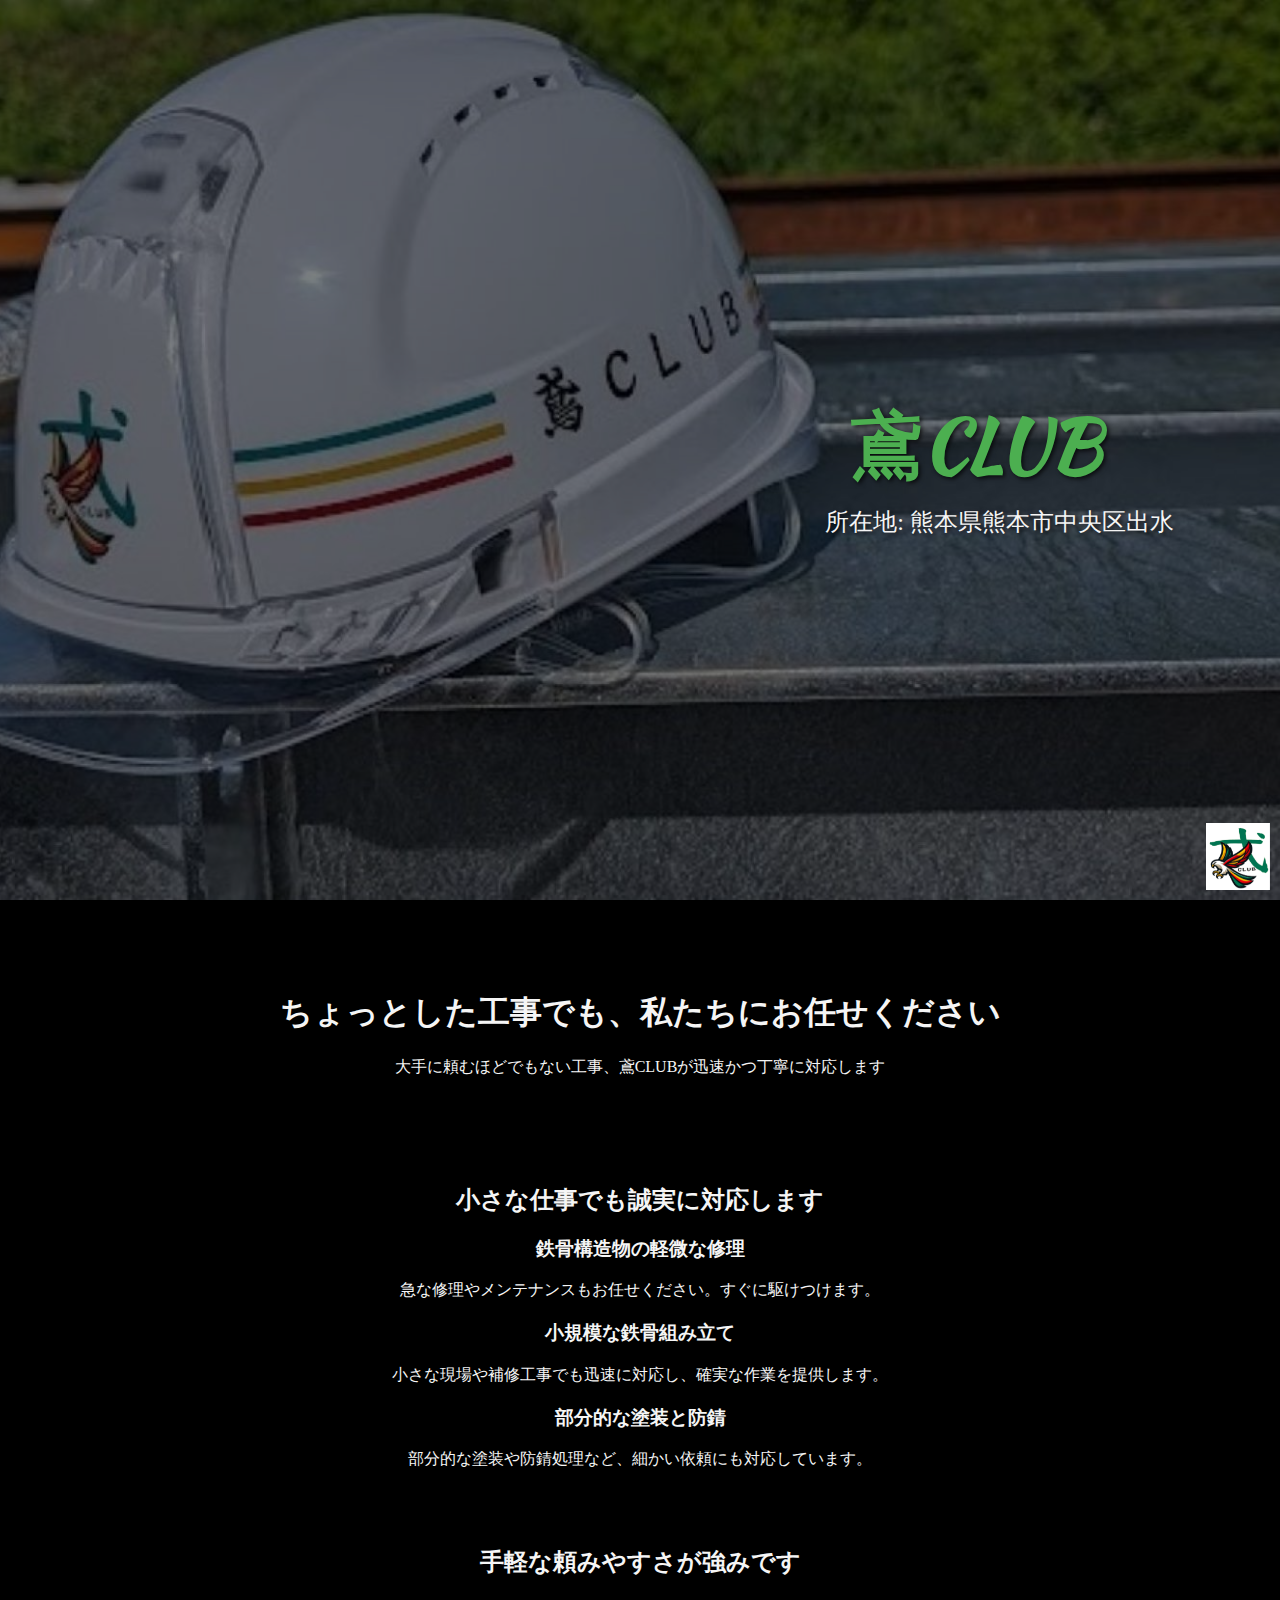
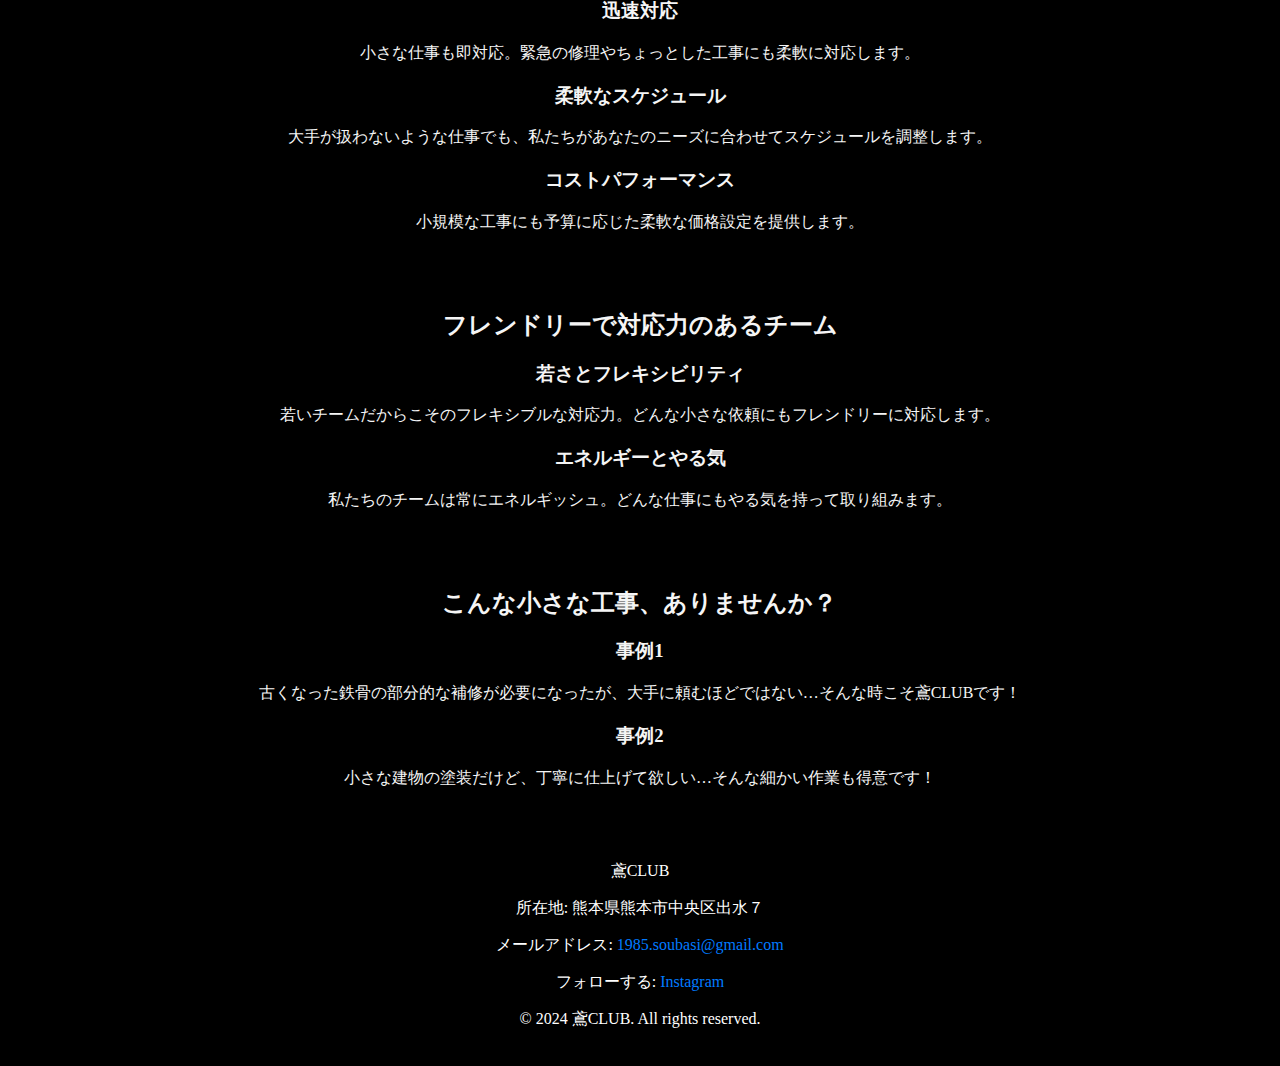
==== index.html @ 13bc8271 "Update index.html and styles.css for mobile responsiveness" ====
<!DOCTYPE html>
<html lang="ja">
<head>
    <meta charset="UTF-8">
    <meta name="viewport" content="width=device-width, initial-scale=1.0">
    <title>鳶CLUB - 営業ランディングページ</title>
    <link rel="stylesheet" href="styles.css">
    <link href="https://fonts.googleapis.com/css2?family=Kaushan+Script&display=swap" rel="stylesheet">
</head>
<meta name="viewport" content="width=device-width, initial-scale=1.0">

<body>
    <!-- ヘッダー -->
    <header>
        <div class="logo">
            <img src="images/タイトルなし - コピー122.png" alt="鳶CLUBロゴ">
        </div>
        <div class="contact-info">
            <p class="large-text">鳶CLUB</p>
            <p>所在地: 熊本県熊本市中央区出水</p>
        </div>
    </header>

    <!-- メインビジュアル -->
    <section class="main-visual">
        <h1>ちょっとした工事でも、私たちにお任せください</h1>
        <p>大手に頼むほどでもない工事、鳶CLUBが迅速かつ丁寧に対応します</p>
    </section>

    <!-- サービスセクション -->
    <section class="services">
        <h2>小さな仕事でも誠実に対応します</h2>
        <div class="service-item">
            <h3>鉄骨構造物の軽微な修理</h3>
            <p>急な修理やメンテナンスもお任せください。すぐに駆けつけます。</p>
        </div>
        <div class="service-item">
            <h3>小規模な鉄骨組み立て</h3>
            <p>小さな現場や補修工事でも迅速に対応し、確実な作業を提供します。</p>
        </div>
        <div class="service-item">
            <h3>部分的な塗装と防錆</h3>
            <p>部分的な塗装や防錆処理など、細かい依頼にも対応しています。</p>
        </div>
    </section>

    <!-- 強みセクション -->
    <section class="strengths">
        <h2>手軽な頼みやすさが強みです</h2>
        <div class="strength-item">
            <h3>迅速対応</h3>
            <p>小さな仕事も即対応。緊急の修理やちょっとした工事にも柔軟に対応します。</p>
        </div>
        <div class="strength-item">
            <h3>柔軟なスケジュール</h3>
            <p>大手が扱わないような仕事でも、私たちがあなたのニーズに合わせてスケジュールを調整します。</p>
        </div>
        <div class="strength-item">
            <h3>コストパフォーマンス</h3>
            <p>小規模な工事にも予算に応じた柔軟な価格設定を提供します。</p>
        </div>
    </section>

    <!-- チーム紹介セクション -->
    <section class="team">
        <h2>フレンドリーで対応力のあるチーム</h2>
        <div class="team-item">
            <h3>若さとフレキシビリティ</h3>
            <p>若いチームだからこそのフレキシブルな対応力。どんな小さな依頼にもフレンドリーに対応します。</p>
        </div>
        <div class="team-item">
            <h3>エネルギーとやる気</h3>
            <p>私たちのチームは常にエネルギッシュ。どんな仕事にもやる気を持って取り組みます。</p>
        </div>
    </section>

    <!-- 依頼例セクション -->
    <section class="examples">
        <h2>こんな小さな工事、ありませんか？</h2>
        <div class="example-item">
            <h3>事例1</h3>
            <p>古くなった鉄骨の部分的な補修が必要になったが、大手に頼むほどではない…そんな時こそ鳶CLUBです！</p>
        </div>
        <div class="example-item">
            <h3>事例2</h3>
            <p>小さな建物の塗装だけど、丁寧に仕上げて欲しい…そんな細かい作業も得意です！</p>
        </div>
    </section>

    <!-- フッター -->
    <footer>
        <p>鳶CLUB</p>
        <p>所在地: 熊本県熊本市中央区出水７</p>
        <p>メールアドレス: <a href="mailto:1985.soubasi@gmail.com">1985.soubasi@gmail.com</a></p>
        <p>フォローする: <a href="https://www.instagram.com/tobi.club" target="_blank">Instagram</a></p>
        <p>© 2024 鳶CLUB. All rights reserved.</p>
    </footer>
</body>
</html>
---- styles.css ----
body {
    position: relative;
    background-image: url('images/PXL_デスクトップ用20240612_2312114733.MP.jpg');
    background-size: cover; /* 背景画像を全体に広げる */
    background-position: center center;
    background-repeat: no-repeat;
    background-attachment: fixed;
    background-color: black;
    margin: 0;
    padding: 0;
    color: #f5f5f5; /* 明るいグレーに設定 */
    min-height: 100vh; /* ビューポートの高さに合わせて最小の高さを設定 */
    display: flex;
    flex-direction: column;
}

body::before {
    content: '';
    position: absolute;
    top: 0;
    left: 0;
    width: 100%;
    height: 100%;
    background: rgba(0, 0, 0, 0.5); /* 半透明の黒いオーバーレイ */
    z-index: -1; /* 背景の下に配置 */
}

header {
    display: flex;
    justify-content: space-between;
    padding: 10px;
    position: relative; /* ヘッダー内の絶対位置設定の基準 */
}

header .logo img {
    width: 5%; /* ロゴの幅設定 */
    height: auto; /* 高さは自動で調整 */
    position: fixed; /* 固定位置 */
    bottom: 10px; /* 画面の下から10px */
    right: 10px; /* 画面の右から10px */
    z-index: 1000; /* 他の要素より前面に表示 */
}

h1, h2, h3, p {
    text-align: center; /* 文字を中央に配置 */
    text-shadow: 2px 2px 4px rgba(0, 0, 0, 0.7); /* 文字に影を付ける */
}

section {
    padding: 20px;
    margin: 0 auto;
    max-width: 800px; /* セクションの最大幅を設定 */
    flex: 1; /* セクションが可変の高さを持つように設定 */
}

.main-visual {
    padding: 50px;
}

footer {
    text-align: center; /* フッターの文字も中央に配置 */
    padding: 20px;
    background-color: rgba(0, 0, 0, 0.7); /* 半透明の黒い背景色 */
    color: white; /* テキストの色を白に設定 */
    position: relative; /* フッターの相対位置設定 */
    margin-top: auto; /* フッターをページの下部に配置 */
    z-index: 10; /* 背景の上に表示 */
}

footer a {
    color: #007BFF; /* リンクの色を青に設定 */
    text-decoration: none; /* リンクの下線を削除 */
}

footer a:hover {
    text-decoration: underline; /* リンクにホバー時の下線を追加 */
}

.contact-info {
    display: flex;
    flex-direction: column; /* 縦に並べる */
    align-items: center; /* 水平方向に中央揃え */
    justify-content: center; /* 垂直方向に中央揃え */
    height: 100vh; /* ビューポートの高さに合わせる */
    text-align: center; /* テキストを中央に配置 */
}

.contact-info .large-text {
    font-size: 4.5em; /* フォントサイズを調整 */
    font-weight: bold; /* 太字に設定 */
    font-family: 'Kaushan Script', cursive; /* 行書体フォントに設定 */
    margin: 0; /* マージンをリセット */
    padding: 10px 0; /* 上下のパディングを設定 */
    color: #4CAF50; /* 緑色に設定 */
    padding-right: 2em; /* 右端の余白を2文字分に設定 */
}

.contact-info p {
    font-size: 1.5em; /* フォントサイズを調整 */
    margin: 0; /* マージンをリセット */
    padding-right: 4em; /* 右端の余白を4文字分に設定 */
}

/* スマホ用のスタイル */
@media only screen and (max-width: 600px) {
    body {
        font-size: 14px; /* 基本フォントサイズを小さくする */
    }
    
    .header .logo img {
        width: 10%; /* ロゴの幅を大きくする */
    }

    .contact-info .large-text {
        font-size: 3em; /* フォントサイズを小さくする */
        padding-right: 1em; /* 右端の余白を小さくする */
    }

    .contact-info p {
        font-size: 1.2em; /* フォントサイズを小さくする */
        padding-right: 2em; /* 右端の余白を小さくする */
    }

    .main-visual {
        padding: 20px; /* パディングを小さくする */
    }

    .services, .strengths, .team, .examples {
        padding: 10px; /* パディングを小さくする */
    }

    .service-item, .strength-item, .team-item, .example-item {
        margin-bottom: 20px; /* アイテムの間隔を小さくする */
    }

    footer {
        font-size: 0.9em; /* フッターのフォントサイズを小さくする */
    }

    footer p {
        margin-bottom: 5px; /* フッター内のパラグラフ間のスペースを小さくする */
    }
}

/* タブレット用のスタイル（600px以上、900px以下） */
@media only screen and (min-width: 601px) and (max-width: 900px) {
    body {
        font-size: 16px; /* 基本フォントサイズを調整 */
    }

    .header .logo img {
        width: 7%; /* ロゴの幅を調整 */
    }

    .contact-info .large-text {
        font-size: 4em; /* フォントサイズを調整 */
        padding-right: 1.5em; /* 右端の余白を調整 */
    }

    .contact-info p {
        font-size: 1.3em; /* フォントサイズを調整 */
        padding-right: 3em; /* 右端の余白を調整 */
    }

    .main-visual {
        padding: 30px; /* パディングを調整 */
    }

    .services, .strengths, .team, .examples {
        padding: 15px; /* パディングを調整 */
    }

    .service-item, .strength-item, .team-item, .example-item {
        margin-bottom: 25px; /* アイテムの間隔を調整 */
    }

    footer {
        font-size: 1em; /* フッターのフォントサイズを調整 */
    }
}
/* スマホ用のスタイル */
@media only screen and (max-width: 600px) {
    .logo img {
        width: 30%; /* ロゴの幅を調整 */
        bottom: 5px; /* 画面の下からの距離を調整 */
        right: 5px; /* 画面の右からの距離を調整 */
    }

    .contact-info {
        font-size: 1em; /* フォントサイズを調整 */
    }

    .contact-info .large-text {
        font-size: 2.5em; /* フォントサイズを調整 */
    }

    .main-visual h1 {
        font-size: 1.5em; /* 見出しのフォントサイズを調整 */
    }

    .services, .strengths, .team, .examples {
        padding: 10px; /* セクションのパディングを調整 */
        max-width: 100%; /* 最大幅を100%に設定 */
    }

    .service-item, .strength-item, .team-item, .example-item {
        margin: 10px 0; /* アイテム間のマージンを調整 */
    }
}
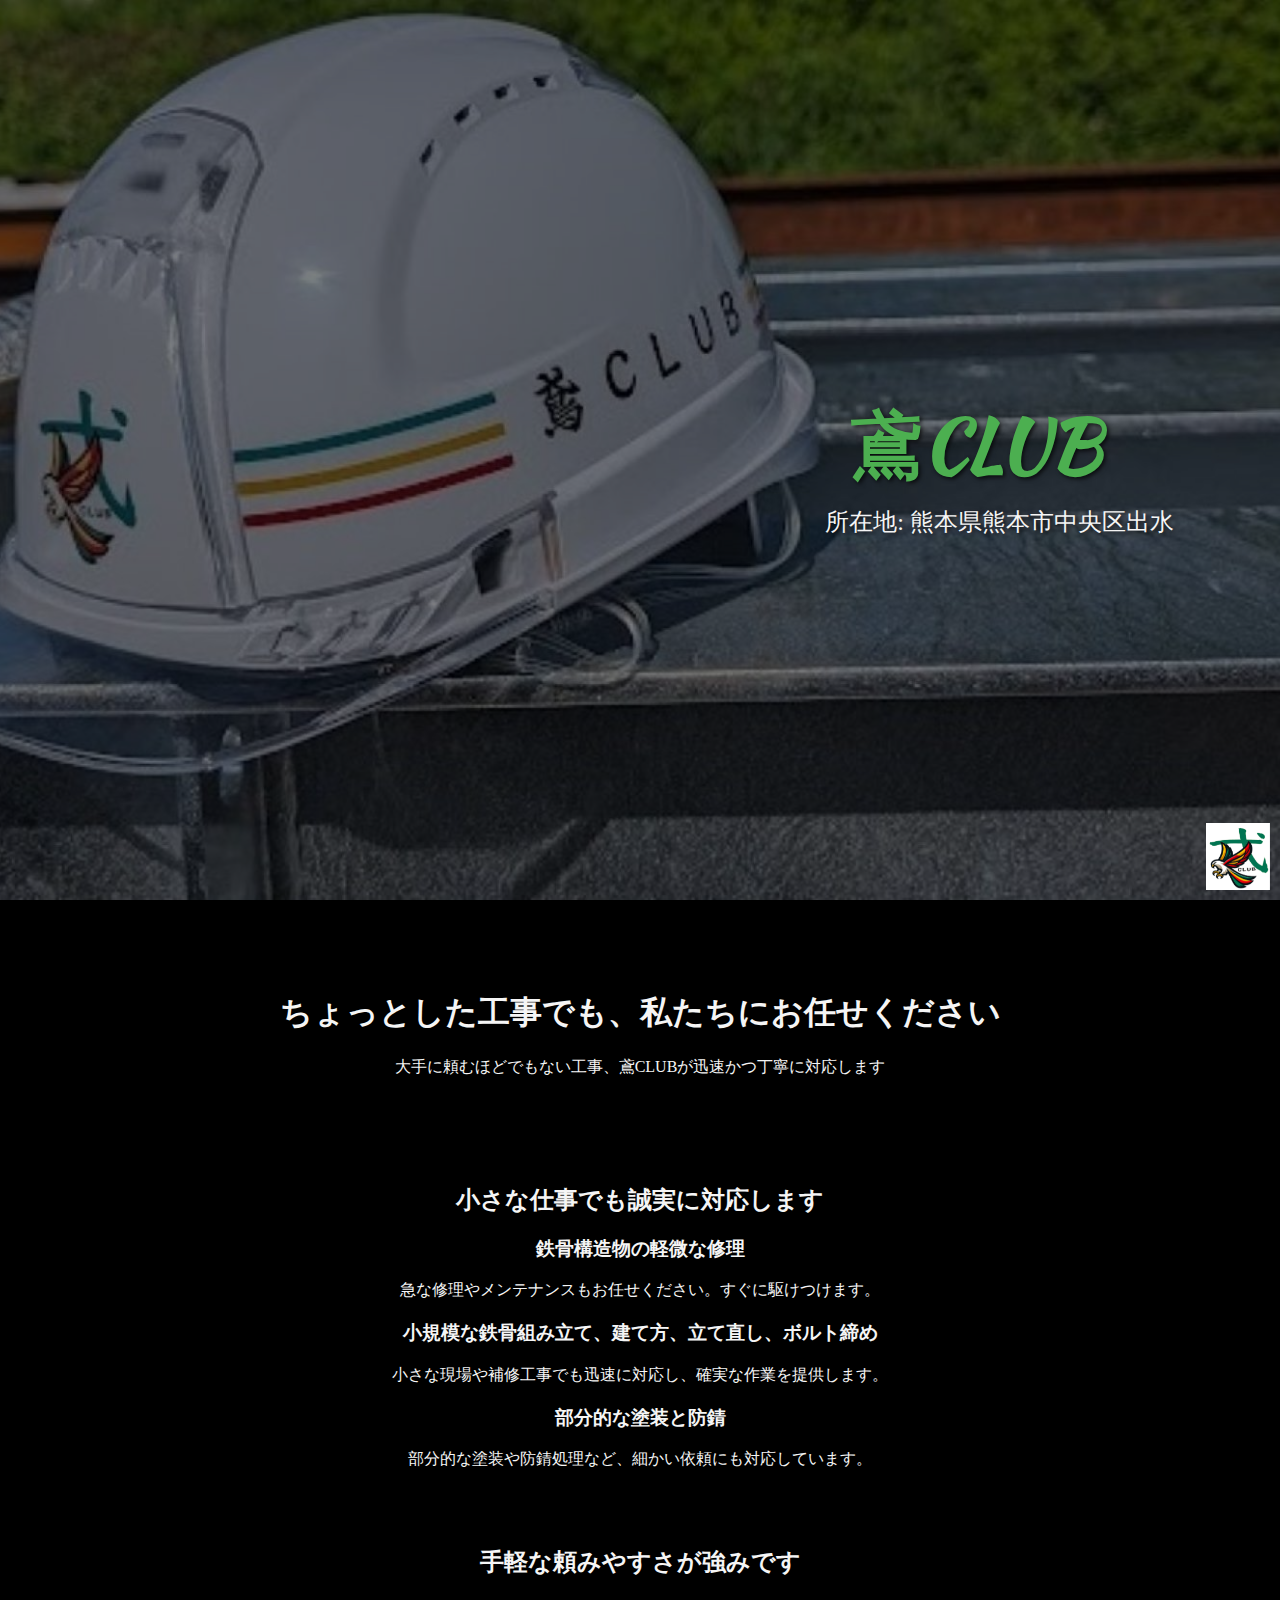
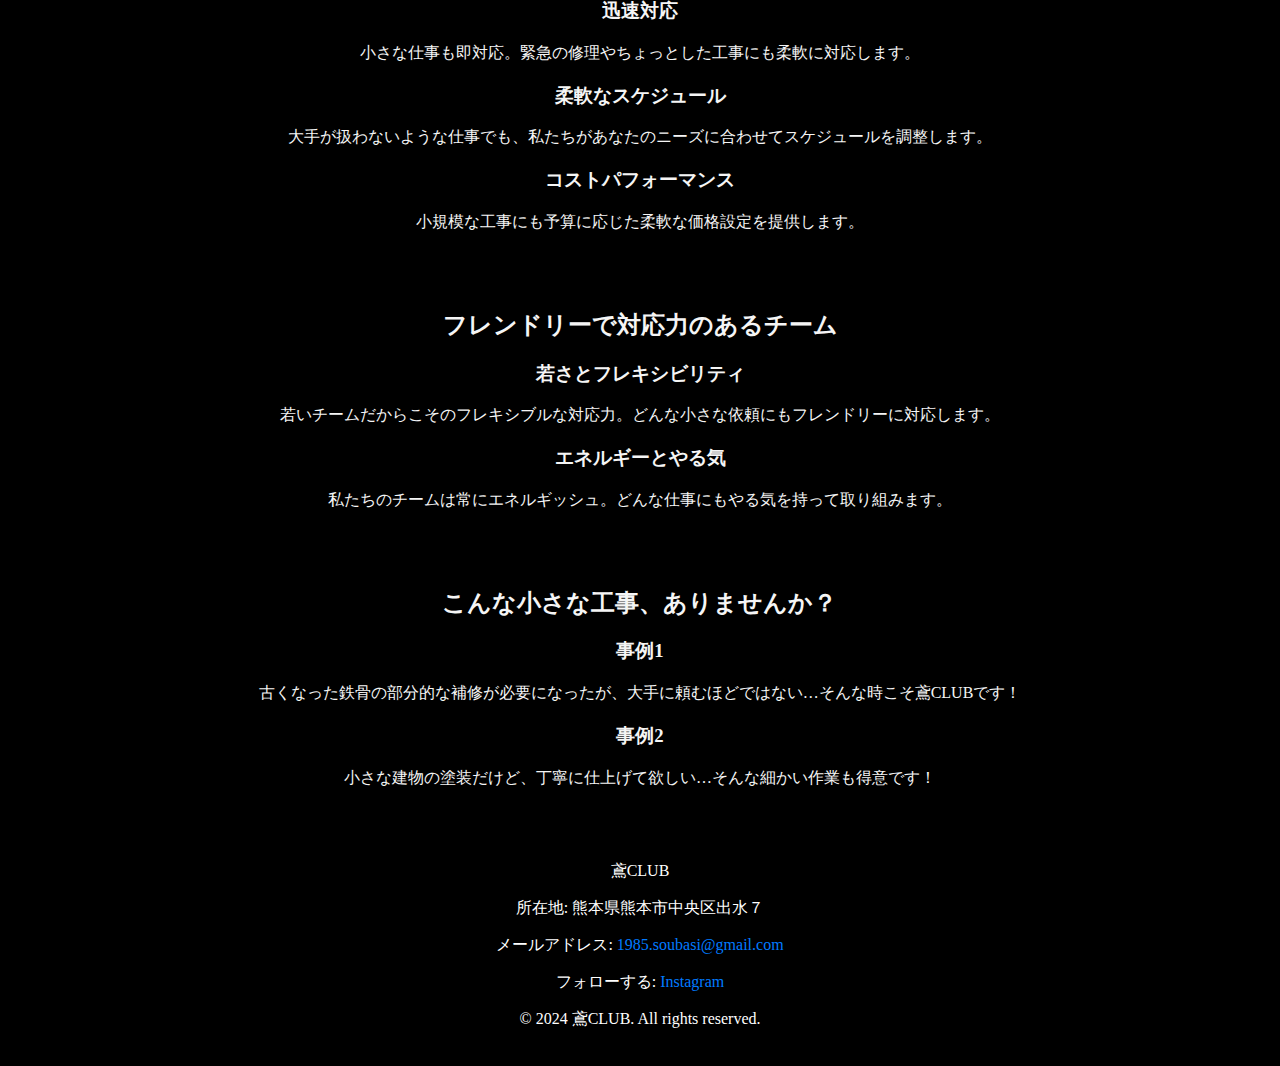
==== commit 9b14451a: "スマホ用のスタイルを追加" ====
--- a/index.html
+++ b/index.html
@@ -7,8 +7,6 @@
     <link rel="stylesheet" href="styles.css">
     <link href="https://fonts.googleapis.com/css2?family=Kaushan+Script&display=swap" rel="stylesheet">
 </head>
-<meta name="viewport" content="width=device-width, initial-scale=1.0">
-
 <body>
     <!-- ヘッダー -->
     <header>
@@ -35,7 +33,7 @@
             <p>急な修理やメンテナンスもお任せください。すぐに駆けつけます。</p>
         </div>
         <div class="service-item">
-            <h3>小規模な鉄骨組み立て</h3>
+            <h3>小規模な鉄骨組み立て、建て方、立て直し、ボルト締め</h3>
             <p>小さな現場や補修工事でも迅速に対応し、確実な作業を提供します。</p>
         </div>
         <div class="service-item">
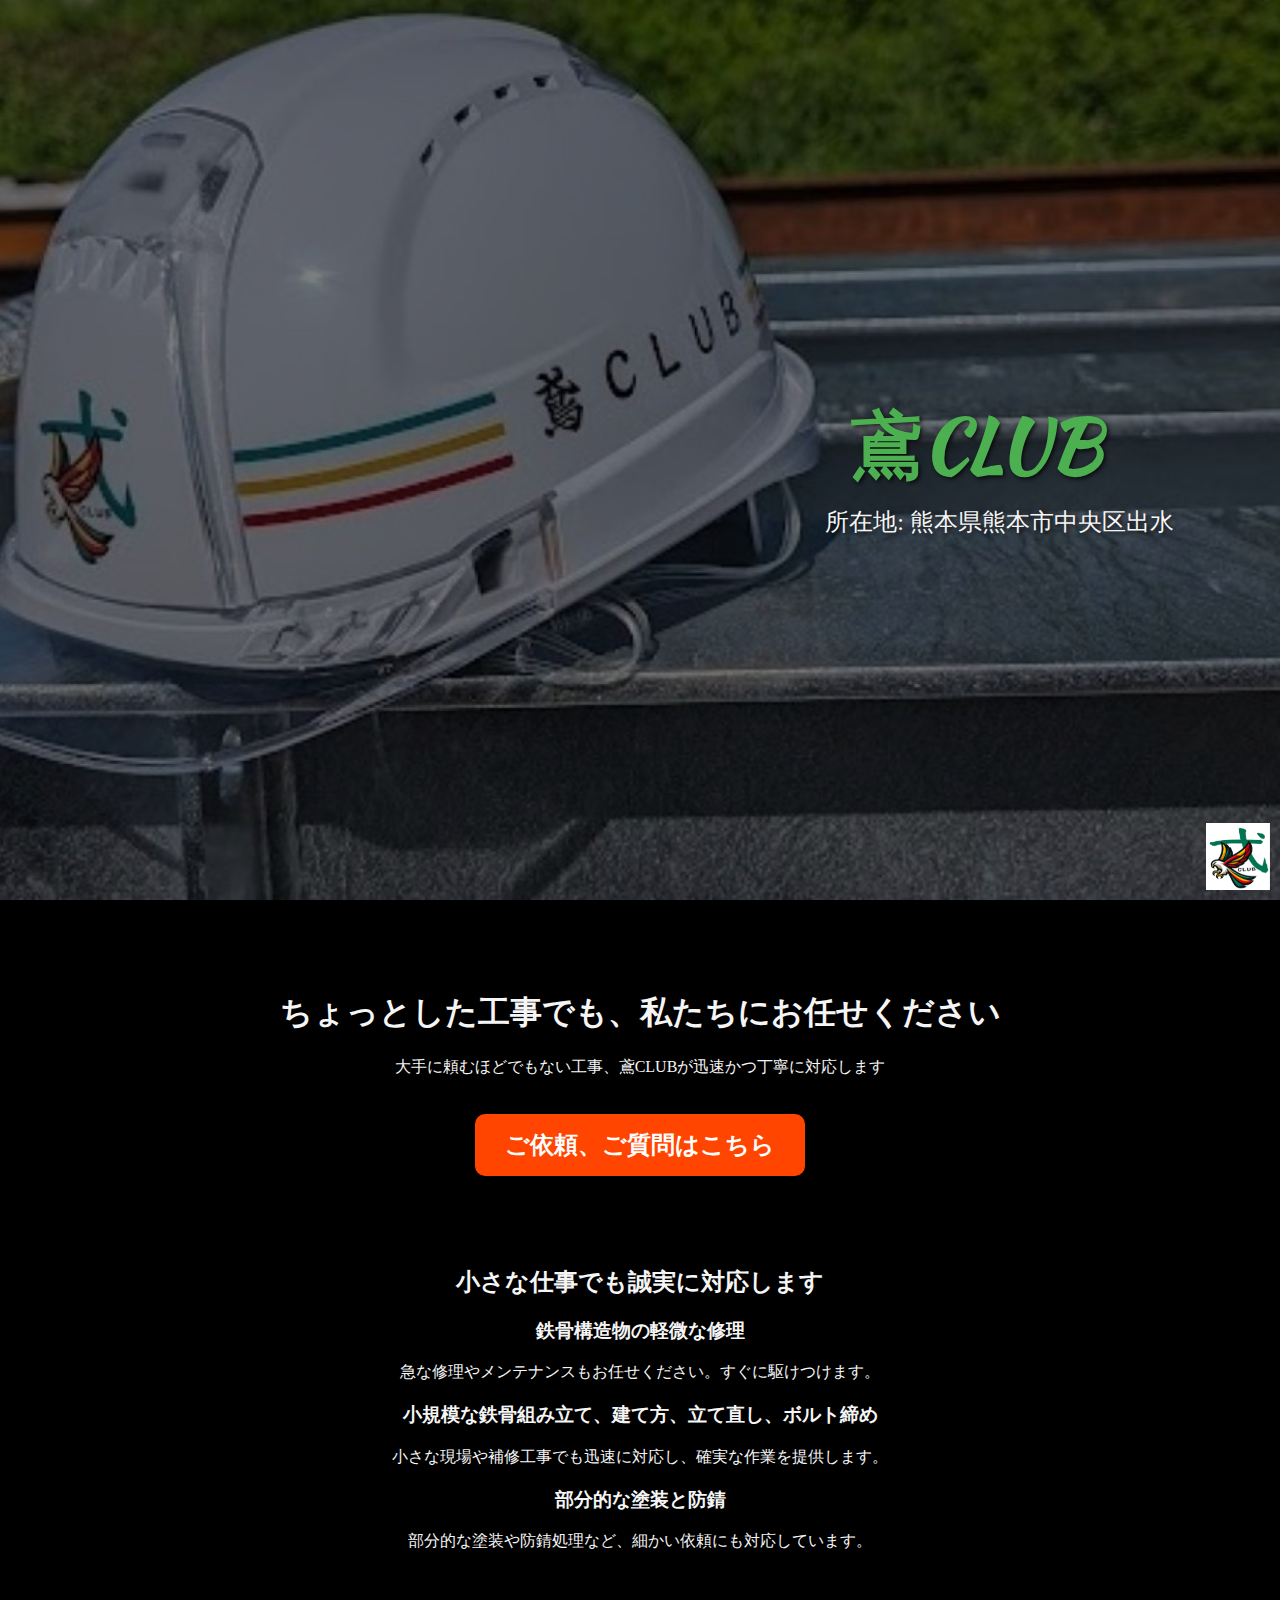
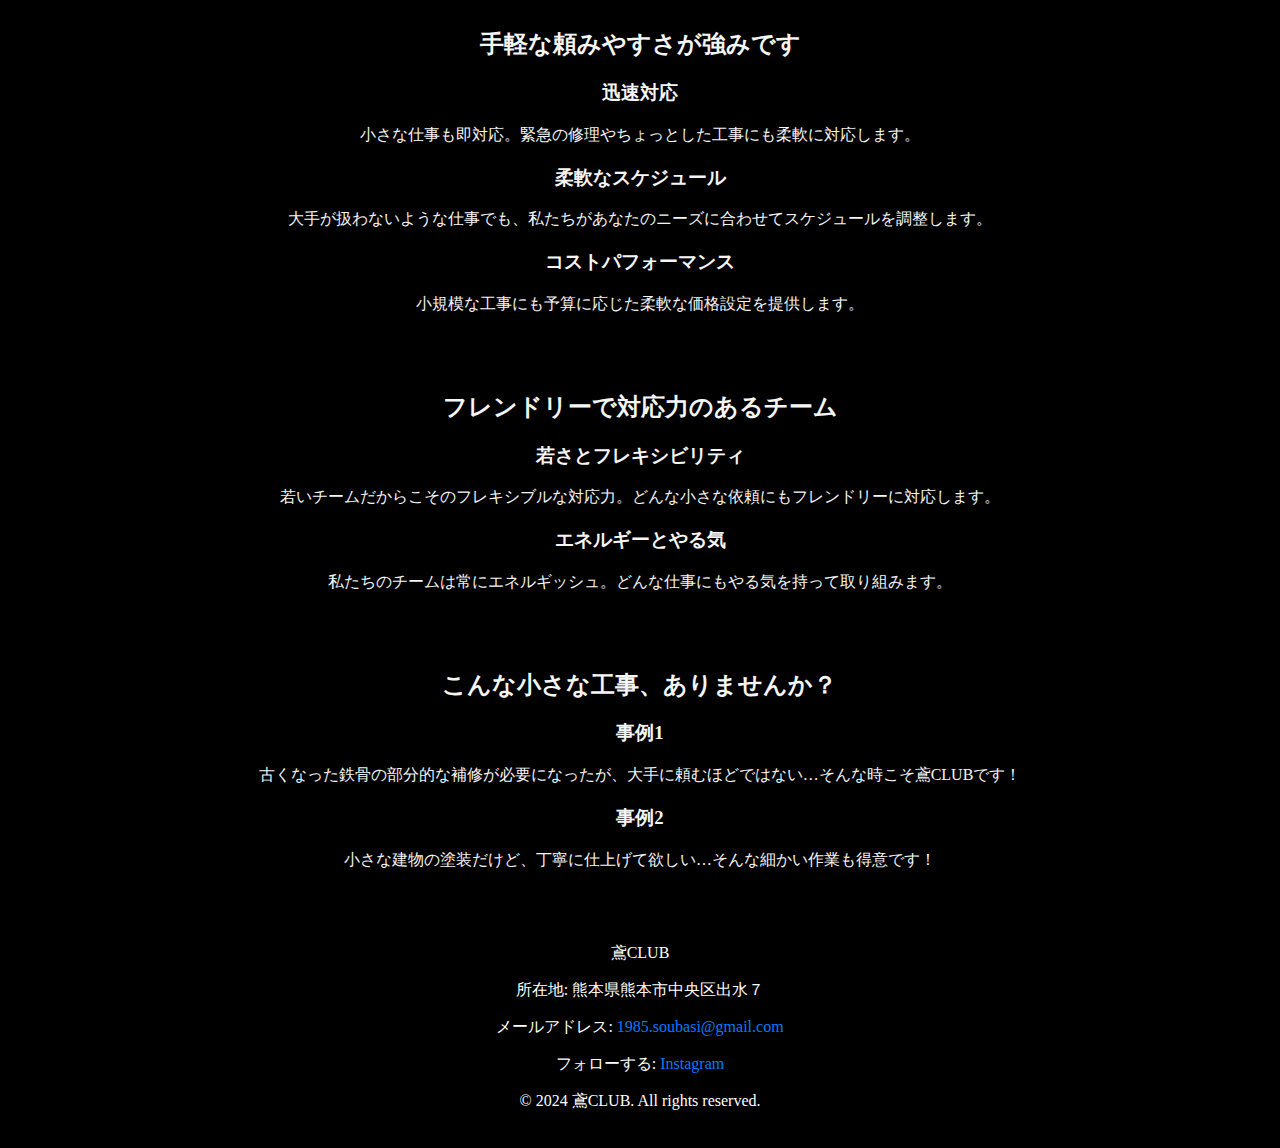
==== commit a7c26752: "コミットメッセージ" ====
--- a/index.html
+++ b/index.html
@@ -6,6 +6,17 @@
     <title>鳶CLUB - 営業ランディングページ</title>
     <link rel="stylesheet" href="styles.css">
     <link href="https://fonts.googleapis.com/css2?family=Kaushan+Script&display=swap" rel="stylesheet">
+
+    <!-- Google tag (gtag.js) -->
+    <script async src="https://www.googletagmanager.com/gtag/js?id=G-WQD7LVVKZR"></script>
+    <script>
+      window.dataLayer = window.dataLayer || [];
+      function gtag(){dataLayer.push(arguments);}
+      gtag('js', new Date());
+
+      gtag('config', 'G-WQD7LVVKZR');
+    </script>
+    <!-- Google tag 終了 -->
 </head>
 <body>
     <!-- ヘッダー -->
@@ -23,6 +34,7 @@
     <section class="main-visual">
         <h1>ちょっとした工事でも、私たちにお任せください</h1>
         <p>大手に頼むほどでもない工事、鳶CLUBが迅速かつ丁寧に対応します</p>
+        <a href="https://docs.google.com/forms/d/1eFYzqxcofttT-3Q_ebeC0M4JwcuxNIndEM_XWnnlL4M/edit" class="cta-button">ご依頼、ご質問はこちら</a>
     </section>
 
     <!-- サービスセクション -->
--- a/styles.css
+++ b/styles.css
@@ -55,6 +55,25 @@
 
 .main-visual {
     padding: 50px;
+    text-align: center; /* 中央揃えにする */
+}
+
+.cta-button {
+    display: inline-block;
+    padding: 15px 30px;
+    background-color: #ff4500; /* ボタンの背景色を設定 */
+    color: white; /* ボタンのテキスト色を設定 */
+    font-size: 1.5em;
+    font-weight: bold;
+    text-align: center;
+    text-decoration: none;
+    border-radius: 10px; /* ボタンの角を丸くする */
+    margin-top: 20px;
+    transition: background-color 0.3s ease; /* ホバー時の背景色の変化をスムーズに */
+}
+
+.cta-button:hover {
+    background-color: #ff6347; /* ホバー時の背景色 */
 }
 
 footer {
@@ -107,12 +126,18 @@
         font-size: 14px; /* 基本フォントサイズを小さくする */
     }
     
-    .header .logo img {
-        width: 10%; /* ロゴの幅を大きくする */
+    .logo img {
+        width: 30%; /* ロゴの幅を調整 */
+        bottom: 5px; /* 画面の下からの距離を調整 */
+        right: 5px; /* 画面の右からの距離を調整 */
+    }
+
+    .contact-info {
+        font-size: 1em; /* フォントサイズを調整 */
     }
 
     .contact-info .large-text {
-        font-size: 3em; /* フォントサイズを小さくする */
+        font-size: 2.5em; /* フォントサイズを調整 */
         padding-right: 1em; /* 右端の余白を小さくする */
     }
 
@@ -126,19 +151,12 @@
     }
 
     .services, .strengths, .team, .examples {
-        padding: 10px; /* パディングを小さくする */
+        padding: 10px; /* セクションのパディングを調整 */
+        max-width: 100%; /* 最大幅を100%に設定 */
     }
 
     .service-item, .strength-item, .team-item, .example-item {
-        margin-bottom: 20px; /* アイテムの間隔を小さくする */
-    }
-
-    footer {
-        font-size: 0.9em; /* フッターのフォントサイズを小さくする */
-    }
-
-    footer p {
-        margin-bottom: 5px; /* フッター内のパラグラフ間のスペースを小さくする */
+        margin: 10px 0; /* アイテム間のマージンを調整 */
     }
 }
 
@@ -148,7 +166,7 @@
         font-size: 16px; /* 基本フォントサイズを調整 */
     }
 
-    .header .logo img {
+    .logo img {
         width: 7%; /* ロゴの幅を調整 */
     }
 
@@ -178,32 +196,3 @@
         font-size: 1em; /* フッターのフォントサイズを調整 */
     }
 }
-/* スマホ用のスタイル */
-@media only screen and (max-width: 600px) {
-    .logo img {
-        width: 30%; /* ロゴの幅を調整 */
-        bottom: 5px; /* 画面の下からの距離を調整 */
-        right: 5px; /* 画面の右からの距離を調整 */
-    }
-
-    .contact-info {
-        font-size: 1em; /* フォントサイズを調整 */
-    }
-
-    .contact-info .large-text {
-        font-size: 2.5em; /* フォントサイズを調整 */
-    }
-
-    .main-visual h1 {
-        font-size: 1.5em; /* 見出しのフォントサイズを調整 */
-    }
-
-    .services, .strengths, .team, .examples {
-        padding: 10px; /* セクションのパディングを調整 */
-        max-width: 100%; /* 最大幅を100%に設定 */
-    }
-
-    .service-item, .strength-item, .team-item, .example-item {
-        margin: 10px 0; /* アイテム間のマージンを調整 */
-    }
-}
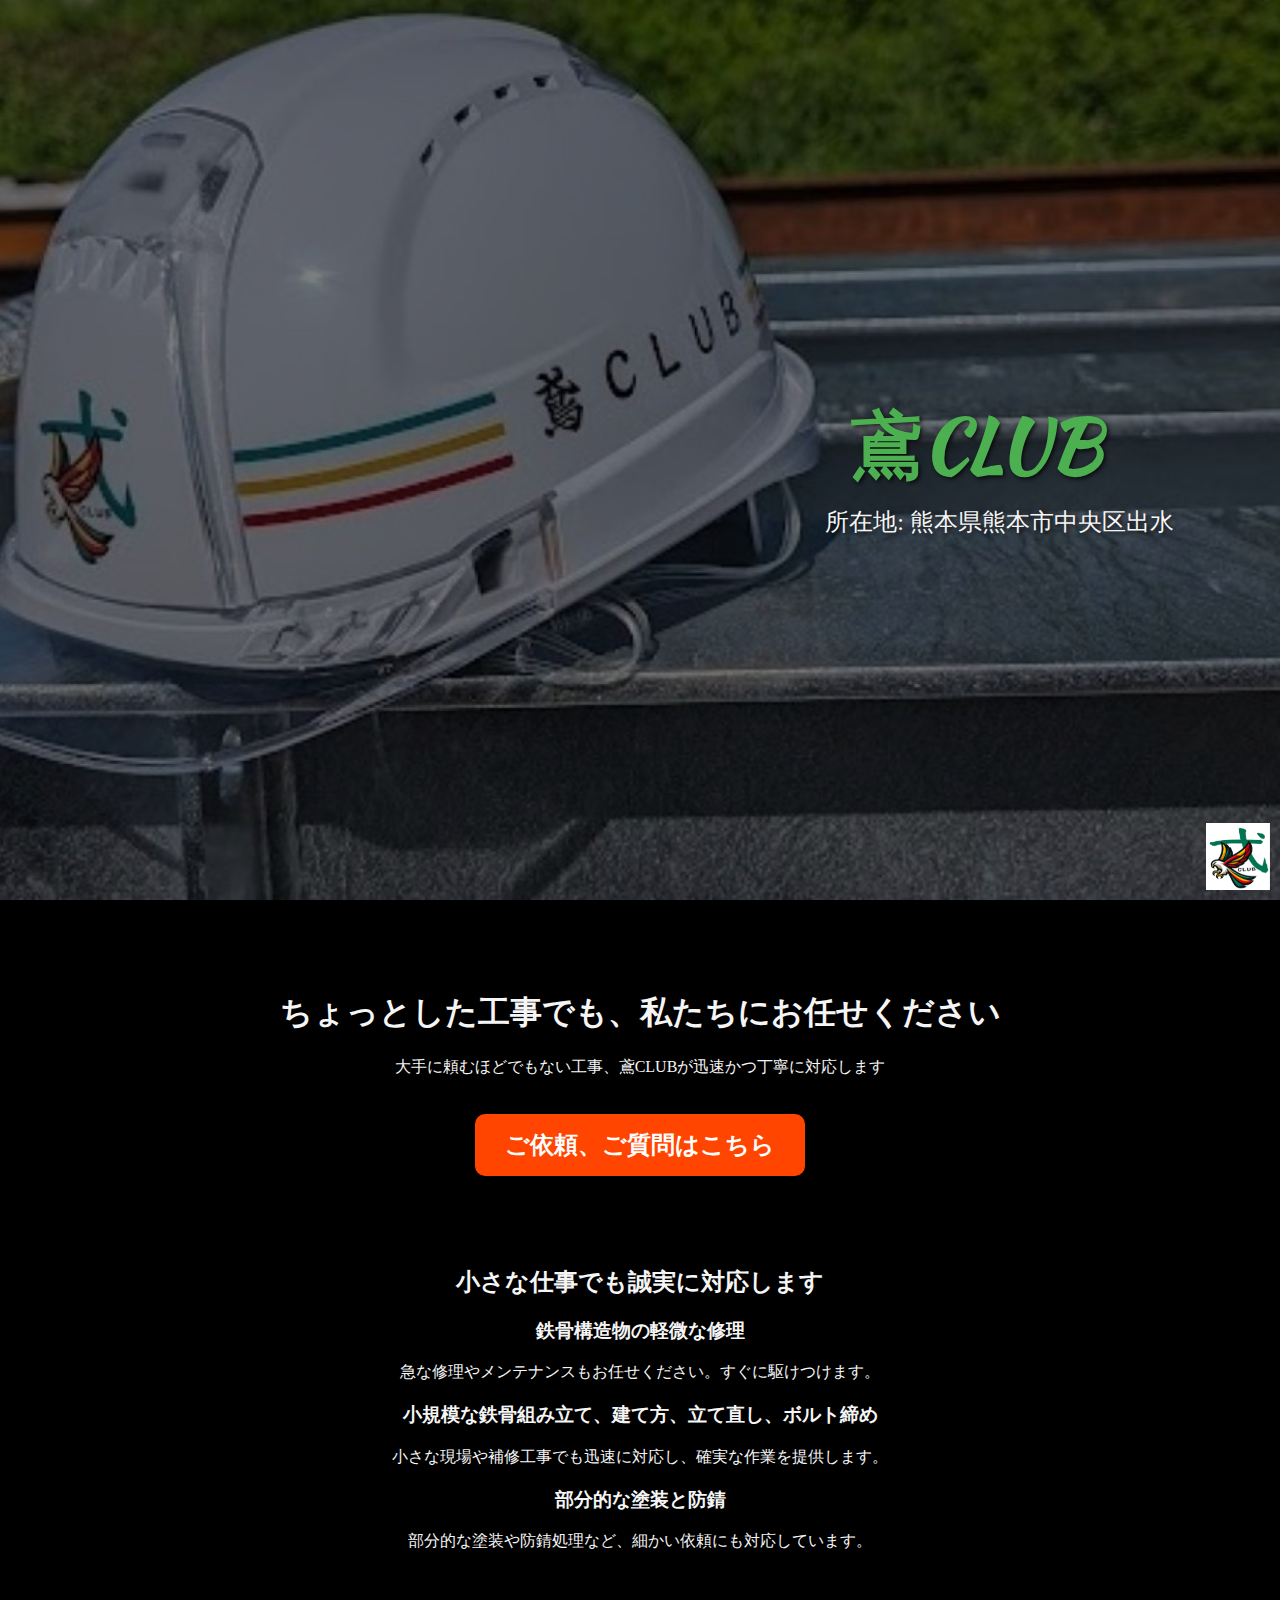
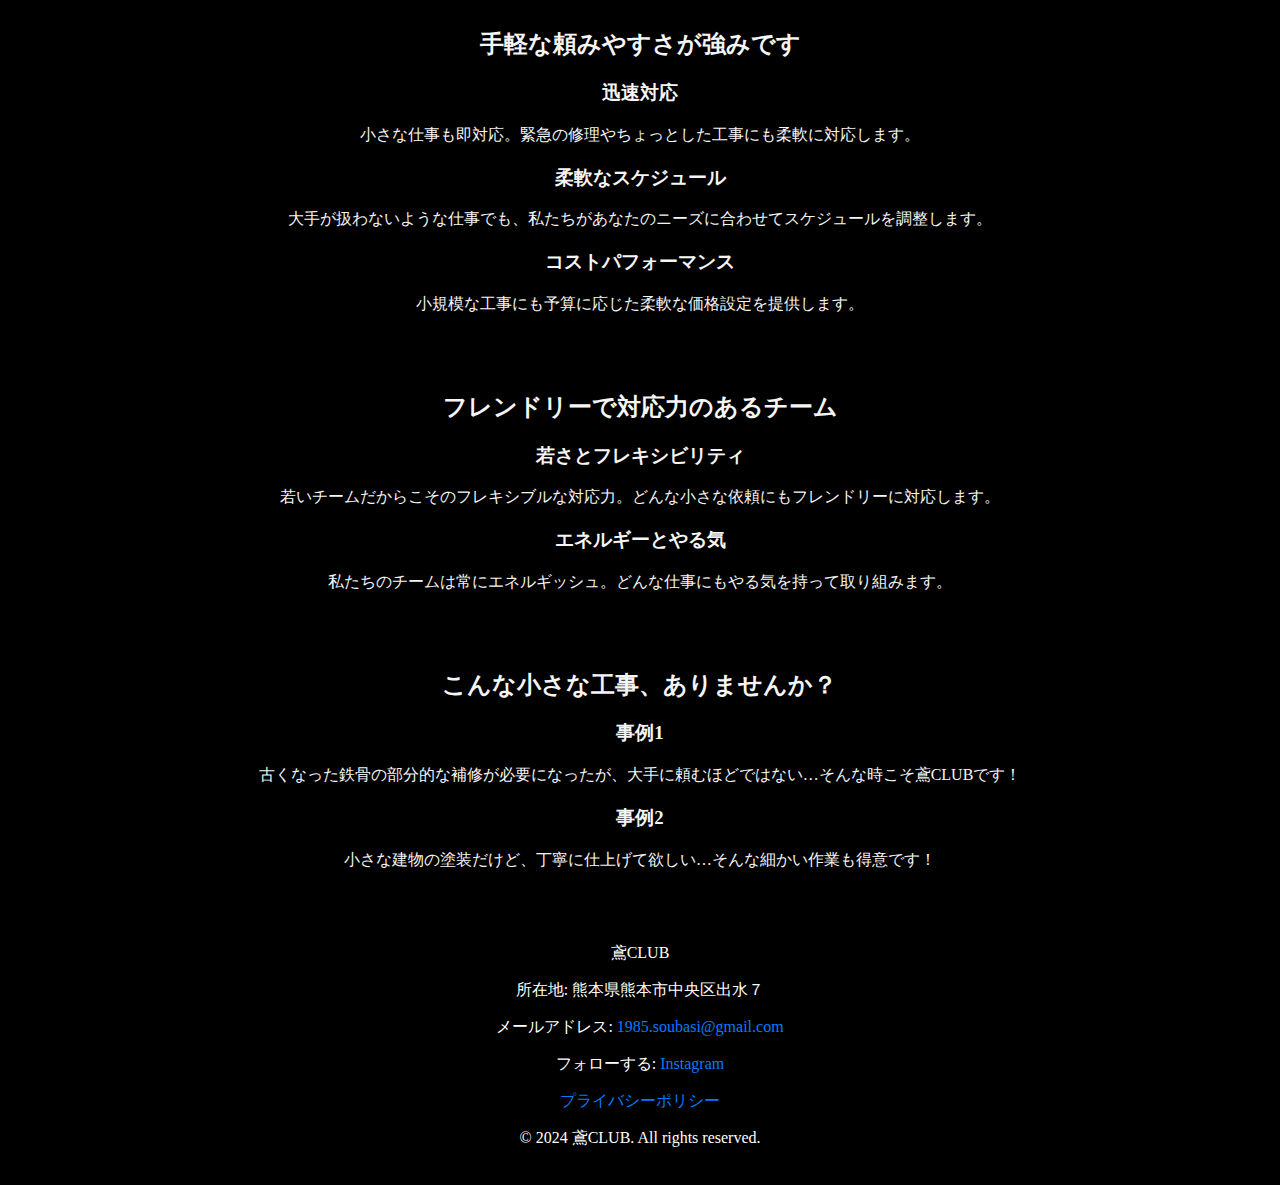
==== commit fa568d50: "Added Privacy Policy link to footer in index.html" ====
--- a/index.html
+++ b/index.html
@@ -7,16 +7,15 @@
     <link rel="stylesheet" href="styles.css">
     <link href="https://fonts.googleapis.com/css2?family=Kaushan+Script&display=swap" rel="stylesheet">
 
-    <!-- Google tag (gtag.js) -->
-    <script async src="https://www.googletagmanager.com/gtag/js?id=G-WQD7LVVKZR"></script>
-    <script>
-      window.dataLayer = window.dataLayer || [];
-      function gtag(){dataLayer.push(arguments);}
-      gtag('js', new Date());
+       <!-- Google tag (gtag.js) -->
+<script async src="https://www.googletagmanager.com/gtag/js?id=G-3ZMWHYSTTR"></script>
+<script>
+  window.dataLayer = window.dataLayer || [];
+  function gtag(){dataLayer.push(arguments);}
+  gtag('js', new Date());
 
-      gtag('config', 'G-WQD7LVVKZR');
-    </script>
-    <!-- Google tag 終了 -->
+  gtag('config', 'G-3ZMWHYSTTR');
+</script>
 </head>
 <body>
     <!-- ヘッダー -->
@@ -34,7 +33,8 @@
     <section class="main-visual">
         <h1>ちょっとした工事でも、私たちにお任せください</h1>
         <p>大手に頼むほどでもない工事、鳶CLUBが迅速かつ丁寧に対応します</p>
-        <a href="https://docs.google.com/forms/d/1eFYzqxcofttT-3Q_ebeC0M4JwcuxNIndEM_XWnnlL4M/edit" class="cta-button">ご依頼、ご質問はこちら</a>
+        <a href="https://docs.google.com/forms/d/1eFYzqxcofttT-3Q_ebeC0M4JwcuxNIndEM_XWnnlL4M/viewform" class="cta-button">ご依頼、ご質問はこちら</a>
+
     </section>
 
     <!-- サービスセクション -->
@@ -103,7 +103,8 @@
         <p>所在地: 熊本県熊本市中央区出水７</p>
         <p>メールアドレス: <a href="mailto:1985.soubasi@gmail.com">1985.soubasi@gmail.com</a></p>
         <p>フォローする: <a href="https://www.instagram.com/tobi.club" target="_blank">Instagram</a></p>
+        <p><a href="https://kaoruyosida.github.io/-/(プライバシーポリシー)" target="_blank">プライバシーポリシー</a></p>
         <p>© 2024 鳶CLUB. All rights reserved.</p>
     </footer>
 </body>
-</html>
+</html>